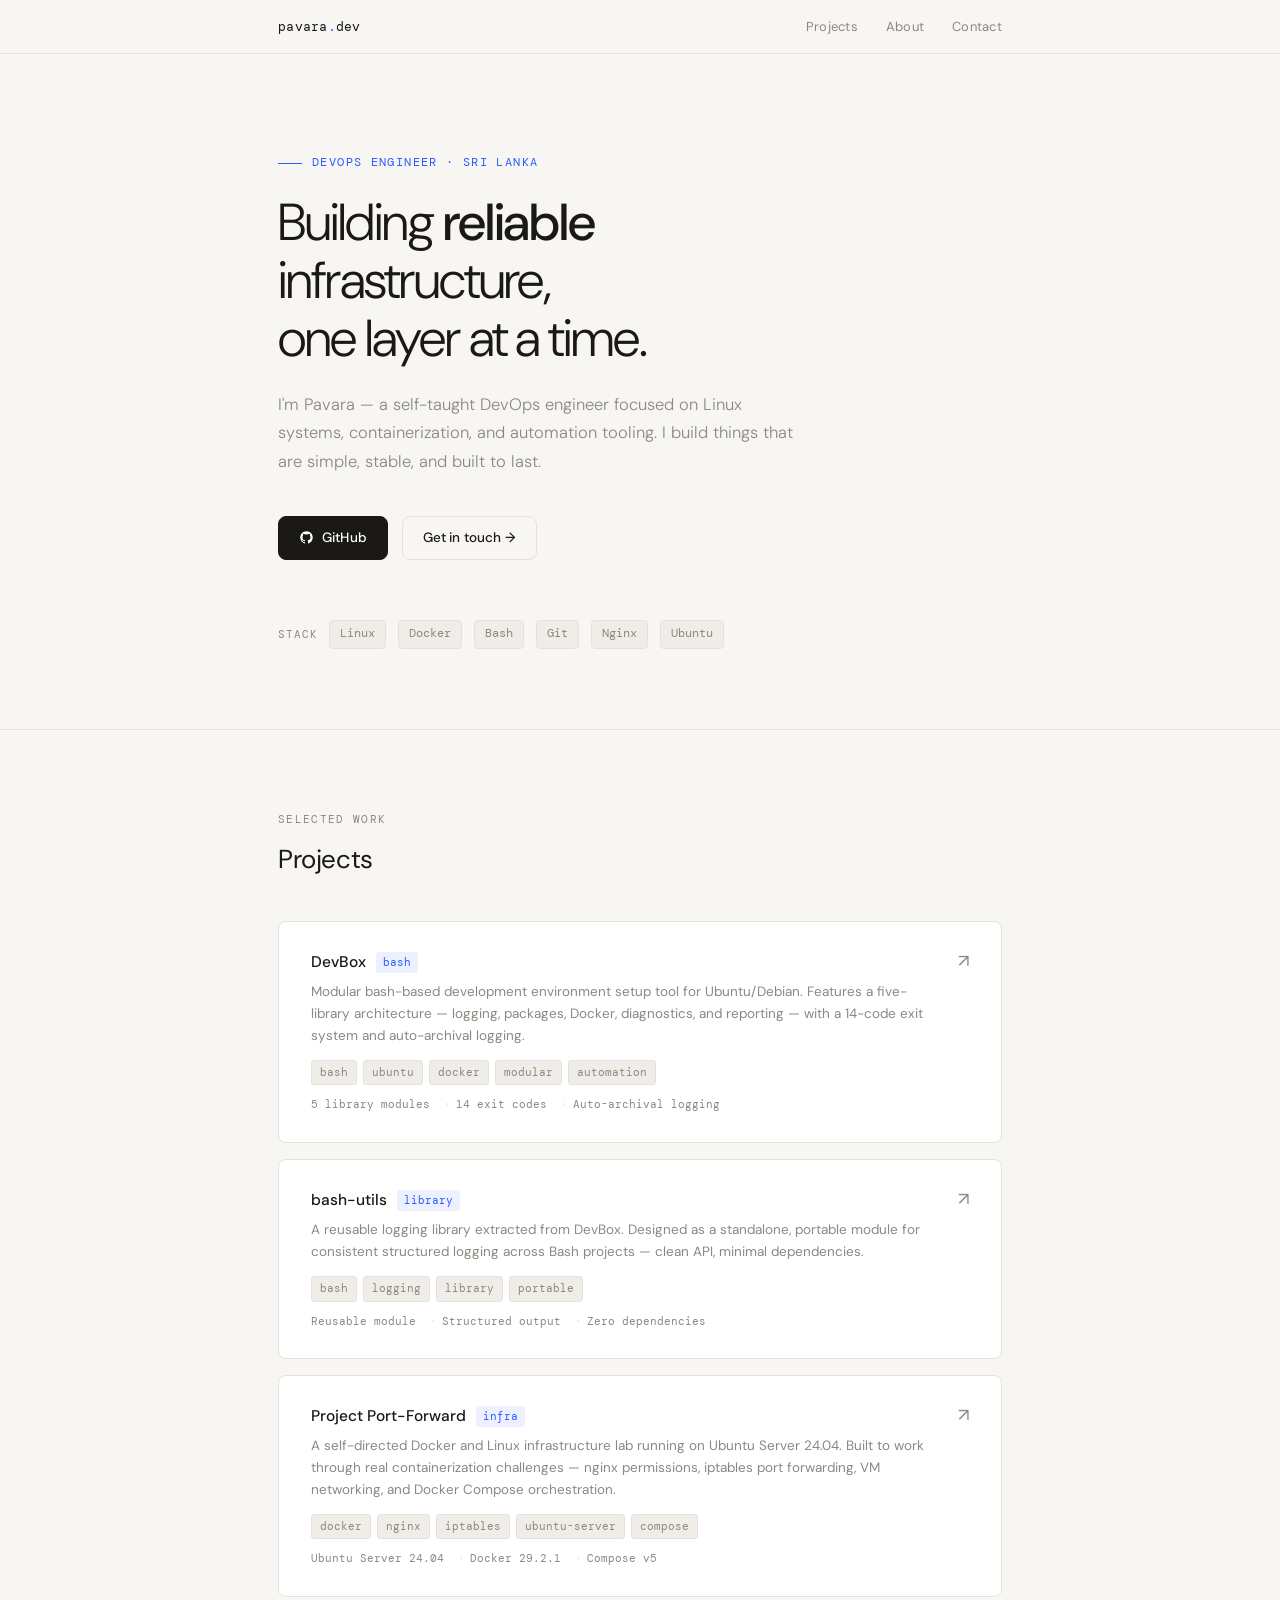
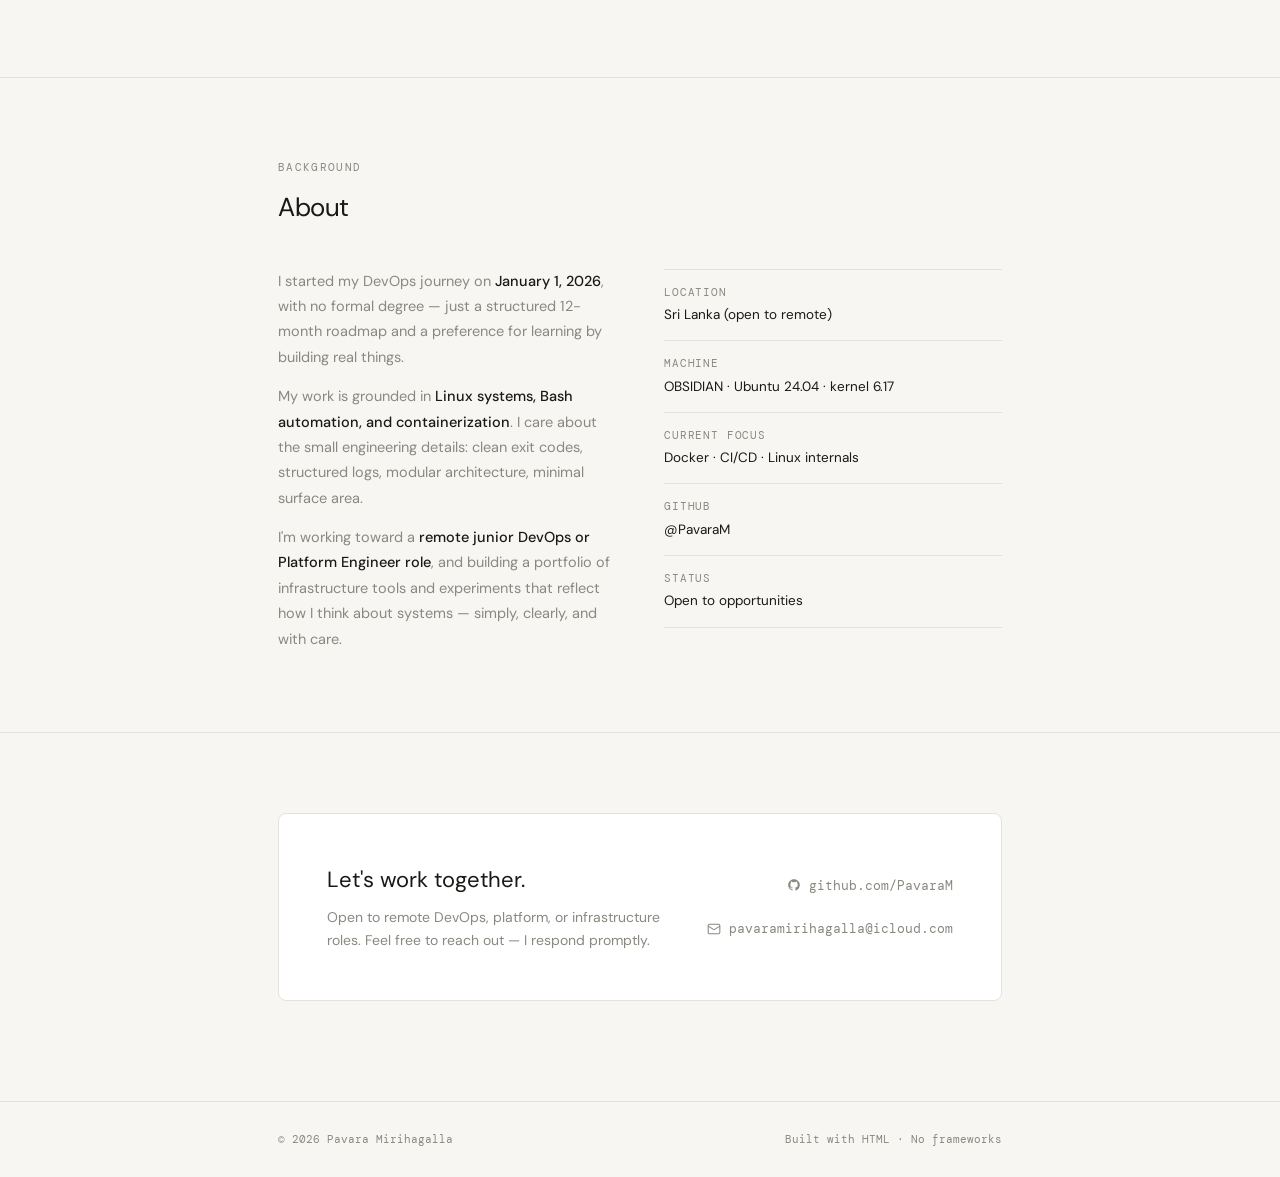
==== src/index.html @ e9e4a8ee "initial commit" ====
<!DOCTYPE html>
<html lang="en">
<head>
  <meta charset="UTF-8" />
  <meta name="viewport" content="width=device-width, initial-scale=1.0" />
  <title>Pavara Mirihagalla — DevOps Engineer</title>
  <link rel="preconnect" href="https://fonts.googleapis.com">
  <link href="https://fonts.googleapis.com/css2?family=DM+Mono:ital,wght@0,300;0,400;0,500;1,300&family=DM+Sans:ital,opsz,wght@0,9..40,300;0,9..40,400;0,9..40,500;1,9..40,300&display=swap" rel="stylesheet">
  <style>
    *, *::before, *::after { box-sizing: border-box; margin: 0; padding: 0; }

    :root {
      --bg: #f7f6f3;
      --surface: #ffffff;
      --border: #e4e2dc;
      --text: #1a1916;
      --muted: #8a8880;
      --accent: #2a5cff;
      --accent-soft: #edf0ff;
      --tag-bg: #f0ede8;
      --mono: 'DM Mono', monospace;
      --sans: 'DM Sans', sans-serif;
      --radius: 8px;
      --max: 780px;
    }

    html { scroll-behavior: smooth; }

    body {
      font-family: var(--sans);
      background: var(--bg);
      color: var(--text);
      font-size: 15px;
      line-height: 1.65;
      -webkit-font-smoothing: antialiased;
    }

    /* ── Layout ── */
    .container {
      max-width: var(--max);
      margin: 0 auto;
      padding: 0 28px;
    }

    section {
      padding: 80px 0;
      border-bottom: 1px solid var(--border);
    }
    section:last-of-type { border-bottom: none; }

    /* ── Nav ── */
    nav {
      position: sticky;
      top: 0;
      z-index: 100;
      background: rgba(247, 246, 243, 0.88);
      backdrop-filter: blur(12px);
      border-bottom: 1px solid var(--border);
      padding: 14px 0;
    }
    nav .container {
      display: flex;
      align-items: center;
      justify-content: space-between;
    }
    .nav-logo {
      font-family: var(--mono);
      font-size: 13px;
      font-weight: 400;
      color: var(--text);
      letter-spacing: 0.02em;
      text-decoration: none;
    }
    .nav-logo span { color: var(--accent); }
    .nav-links {
      display: flex;
      gap: 28px;
      list-style: none;
    }
    .nav-links a {
      font-size: 13px;
      font-weight: 400;
      color: var(--muted);
      text-decoration: none;
      letter-spacing: 0.02em;
      transition: color 0.15s;
    }
    .nav-links a:hover { color: var(--text); }

    /* ── Hero ── */
    #hero {
      padding: 100px 0 80px;
      border-bottom: 1px solid var(--border);
    }
    .hero-eyebrow {
      font-family: var(--mono);
      font-size: 11.5px;
      font-weight: 400;
      color: var(--accent);
      letter-spacing: 0.12em;
      text-transform: uppercase;
      margin-bottom: 20px;
      display: flex;
      align-items: center;
      gap: 10px;
    }
    .hero-eyebrow::before {
      content: '';
      display: inline-block;
      width: 24px;
      height: 1px;
      background: var(--accent);
    }
    h1 {
      font-size: clamp(36px, 6vw, 52px);
      font-weight: 300;
      line-height: 1.12;
      letter-spacing: -0.02em;
      color: var(--text);
      margin-bottom: 24px;
    }
    h1 em {
      font-style: normal;
      font-weight: 500;
    }
    .hero-desc {
      font-size: 16.5px;
      color: var(--muted);
      font-weight: 300;
      max-width: 520px;
      line-height: 1.7;
      margin-bottom: 40px;
    }
    .hero-actions {
      display: flex;
      gap: 14px;
      flex-wrap: wrap;
      align-items: center;
    }
    .btn {
      display: inline-flex;
      align-items: center;
      gap: 8px;
      padding: 10px 20px;
      border-radius: var(--radius);
      font-size: 13.5px;
      font-weight: 500;
      font-family: var(--sans);
      text-decoration: none;
      cursor: pointer;
      border: 1.5px solid transparent;
      transition: all 0.15s ease;
      letter-spacing: 0.01em;
    }
    .btn-primary {
      background: var(--text);
      color: #fff;
      border-color: var(--text);
    }
    .btn-primary:hover {
      background: #2d2b27;
      border-color: #2d2b27;
    }
    .btn-ghost {
      background: transparent;
      color: var(--text);
      border-color: var(--border);
    }
    .btn-ghost:hover {
      border-color: #c0bdb5;
      background: var(--surface);
    }
    .hero-stack {
      margin-top: 60px;
      display: flex;
      align-items: center;
      gap: 12px;
      flex-wrap: wrap;
    }
    .stack-label {
      font-family: var(--mono);
      font-size: 11px;
      color: var(--muted);
      letter-spacing: 0.08em;
      text-transform: uppercase;
    }
    .stack-pill {
      font-family: var(--mono);
      font-size: 11.5px;
      background: var(--tag-bg);
      color: var(--muted);
      padding: 4px 10px;
      border-radius: 4px;
      border: 1px solid var(--border);
    }

    /* ── Section headings ── */
    .section-label {
      font-family: var(--mono);
      font-size: 11px;
      color: var(--muted);
      letter-spacing: 0.12em;
      text-transform: uppercase;
      margin-bottom: 10px;
    }
    h2 {
      font-size: 26px;
      font-weight: 400;
      letter-spacing: -0.015em;
      margin-bottom: 40px;
      color: var(--text);
    }

    /* ── Projects ── */
    .projects-grid {
      display: grid;
      gap: 16px;
    }
    .project-card {
      background: var(--surface);
      border: 1px solid var(--border);
      border-radius: var(--radius);
      padding: 28px 32px;
      display: grid;
      grid-template-columns: 1fr auto;
      gap: 16px;
      align-items: start;
      transition: border-color 0.15s, box-shadow 0.15s;
      text-decoration: none;
      color: inherit;
    }
    .project-card:hover {
      border-color: #c8c5be;
      box-shadow: 0 4px 20px rgba(0,0,0,0.06);
    }
    .project-name {
      font-size: 15.5px;
      font-weight: 500;
      margin-bottom: 6px;
      display: flex;
      align-items: center;
      gap: 10px;
    }
    .project-name .mono-tag {
      font-family: var(--mono);
      font-size: 10.5px;
      font-weight: 400;
      color: var(--accent);
      background: var(--accent-soft);
      padding: 2px 7px;
      border-radius: 3px;
    }
    .project-desc {
      font-size: 13.5px;
      color: var(--muted);
      line-height: 1.6;
      margin-bottom: 14px;
    }
    .project-tags {
      display: flex;
      flex-wrap: wrap;
      gap: 6px;
    }
    .tag {
      font-family: var(--mono);
      font-size: 10.5px;
      color: var(--muted);
      background: var(--tag-bg);
      border: 1px solid var(--border);
      padding: 3px 8px;
      border-radius: 3px;
    }
    .project-arrow {
      color: var(--muted);
      font-size: 18px;
      line-height: 1;
      padding-top: 2px;
      transition: transform 0.15s, color 0.15s;
    }
    .project-card:hover .project-arrow {
      transform: translate(3px, -3px);
      color: var(--text);
    }
    .project-stat {
      font-family: var(--mono);
      font-size: 11px;
      color: var(--muted);
      margin-top: 10px;
      display: flex;
      gap: 14px;
    }
    .project-stat span::before {
      content: '·';
      margin-right: 5px;
      color: var(--border);
    }
    .project-stat span:first-child::before { content: none; }

    /* ── About ── */
    .about-grid {
      display: grid;
      grid-template-columns: 1fr 1fr;
      gap: 48px;
      align-items: start;
    }
    @media (max-width: 600px) {
      .about-grid { grid-template-columns: 1fr; gap: 32px; }
    }
    .about-text p {
      font-size: 14.5px;
      color: var(--muted);
      line-height: 1.75;
      margin-bottom: 14px;
    }
    .about-text p:last-child { margin-bottom: 0; }
    .about-text strong { color: var(--text); font-weight: 500; }
    .fact-list {
      list-style: none;
      display: flex;
      flex-direction: column;
      gap: 0;
    }
    .fact-item {
      display: flex;
      flex-direction: column;
      padding: 14px 0;
      border-bottom: 1px solid var(--border);
    }
    .fact-item:first-child { border-top: 1px solid var(--border); }
    .fact-key {
      font-family: var(--mono);
      font-size: 10.5px;
      color: var(--muted);
      letter-spacing: 0.08em;
      text-transform: uppercase;
      margin-bottom: 3px;
    }
    .fact-val {
      font-size: 13.5px;
      color: var(--text);
      font-weight: 400;
    }

    /* ── Contact ── */
    #contact { padding: 80px 0 100px; }
    .contact-inner {
      background: var(--surface);
      border: 1px solid var(--border);
      border-radius: var(--radius);
      padding: 48px;
      display: grid;
      grid-template-columns: 1fr auto;
      gap: 32px;
      align-items: center;
    }
    @media (max-width: 600px) {
      .contact-inner { grid-template-columns: 1fr; padding: 32px 24px; }
    }
    .contact-title {
      font-size: 22px;
      font-weight: 400;
      letter-spacing: -0.01em;
      margin-bottom: 8px;
    }
    .contact-sub {
      font-size: 14px;
      color: var(--muted);
      max-width: 360px;
    }
    .contact-links {
      display: flex;
      flex-direction: column;
      gap: 10px;
      align-items: flex-end;
    }
    @media (max-width: 600px) {
      .contact-links { align-items: flex-start; flex-direction: row; flex-wrap: wrap; }
    }
    .contact-link {
      display: inline-flex;
      align-items: center;
      gap: 8px;
      font-size: 13px;
      color: var(--muted);
      text-decoration: none;
      font-family: var(--mono);
      transition: color 0.15s;
      padding: 6px 0;
    }
    .contact-link:hover { color: var(--text); }
    .contact-link svg { flex-shrink: 0; }

    /* ── Footer ── */
    footer {
      padding: 28px 0;
      border-top: 1px solid var(--border);
    }
    footer .container {
      display: flex;
      justify-content: space-between;
      align-items: center;
    }
    .footer-text {
      font-family: var(--mono);
      font-size: 11px;
      color: var(--muted);
    }
    .footer-right {
      font-family: var(--mono);
      font-size: 11px;
      color: var(--muted);
    }

    /* ── Animations ── */
    .fade-in {
      opacity: 0;
      transform: translateY(16px);
      animation: fadeUp 0.55s ease forwards;
    }
    @keyframes fadeUp {
      to { opacity: 1; transform: translateY(0); }
    }
    .fade-in:nth-child(1) { animation-delay: 0.05s; }
    .fade-in:nth-child(2) { animation-delay: 0.15s; }
    .fade-in:nth-child(3) { animation-delay: 0.25s; }
    .fade-in:nth-child(4) { animation-delay: 0.35s; }
    .fade-in:nth-child(5) { animation-delay: 0.42s; }

    .reveal {
      opacity: 0;
      transform: translateY(12px);
      transition: opacity 0.5s ease, transform 0.5s ease;
    }
    .reveal.visible {
      opacity: 1;
      transform: translateY(0);
    }
  </style>
</head>
<body>

<!-- Nav -->
<nav>
  <div class="container">
    <a class="nav-logo" href="#">pavara<span>.</span>dev</a>
    <ul class="nav-links">
      <li><a href="#projects">Projects</a></li>
      <li><a href="#about">About</a></li>
      <li><a href="#contact">Contact</a></li>
    </ul>
  </div>
</nav>

<!-- Hero -->
<section id="hero">
  <div class="container">
    <p class="hero-eyebrow fade-in">DevOps Engineer · Sri Lanka</p>
    <h1 class="fade-in">
      Building <em>reliable</em><br>infrastructure,<br>one layer at a time.
    </h1>
    <p class="hero-desc fade-in">
      I'm Pavara — a self-taught DevOps engineer focused on Linux systems, containerization, and automation tooling. I build things that are simple, stable, and built to last.
    </p>
    <div class="hero-actions fade-in">
      <a href="https://github.com/PavaraM" target="_blank" rel="noopener" class="btn btn-primary">
        <svg width="15" height="15" viewBox="0 0 24 24" fill="currentColor"><path d="M12 2C6.477 2 2 6.477 2 12c0 4.418 2.865 8.167 6.839 9.49.5.09.682-.218.682-.484 0-.236-.009-.866-.013-1.7-2.782.603-3.369-1.342-3.369-1.342-.454-1.155-1.11-1.463-1.11-1.463-.908-.62.069-.608.069-.608 1.003.07 1.532 1.03 1.532 1.03.891 1.529 2.341 1.088 2.91.832.091-.646.349-1.086.635-1.337-2.22-.253-4.555-1.11-4.555-4.943 0-1.091.39-1.984 1.03-2.682-.103-.254-.447-1.27.098-2.646 0 0 .84-.269 2.75 1.026A9.578 9.578 0 0 1 12 6.836a9.59 9.59 0 0 1 2.504.337c1.909-1.295 2.748-1.026 2.748-1.026.546 1.376.202 2.392.1 2.646.641.698 1.028 1.59 1.028 2.682 0 3.841-2.337 4.687-4.565 4.935.359.309.678.919.678 1.852 0 1.337-.012 2.415-.012 2.743 0 .269.18.579.688.481C19.138 20.163 22 16.418 22 12c0-5.523-4.477-10-10-10z"/></svg>
        GitHub
      </a>
      <a href="#contact" class="btn btn-ghost">Get in touch →</a>
    </div>
    <div class="hero-stack fade-in">
      <span class="stack-label">Stack</span>
      <span class="stack-pill">Linux</span>
      <span class="stack-pill">Docker</span>
      <span class="stack-pill">Bash</span>
      <span class="stack-pill">Git</span>
      <span class="stack-pill">Nginx</span>
      <span class="stack-pill">Ubuntu</span>
    </div>
  </div>
</section>

<!-- Projects -->
<section id="projects">
  <div class="container">
    <p class="section-label reveal">Selected Work</p>
    <h2 class="reveal">Projects</h2>
    <div class="projects-grid">

      <a href="https://github.com/PavaraM" target="_blank" rel="noopener" class="project-card reveal">
        <div>
          <div class="project-name">
            DevBox
            <span class="mono-tag">bash</span>
          </div>
          <p class="project-desc">
            Modular bash-based development environment setup tool for Ubuntu/Debian. Features a five-library architecture — logging, packages, Docker, diagnostics, and reporting — with a 14-code exit system and auto-archival logging.
          </p>
          <div class="project-tags">
            <span class="tag">bash</span>
            <span class="tag">ubuntu</span>
            <span class="tag">docker</span>
            <span class="tag">modular</span>
            <span class="tag">automation</span>
          </div>
          <div class="project-stat">
            <span>5 library modules</span>
            <span>14 exit codes</span>
            <span>Auto-archival logging</span>
          </div>
        </div>
        <div class="project-arrow">↗</div>
      </a>

      <a href="https://github.com/PavaraM" target="_blank" rel="noopener" class="project-card reveal">
        <div>
          <div class="project-name">
            bash-utils
            <span class="mono-tag">library</span>
          </div>
          <p class="project-desc">
            A reusable logging library extracted from DevBox. Designed as a standalone, portable module for consistent structured logging across Bash projects — clean API, minimal dependencies.
          </p>
          <div class="project-tags">
            <span class="tag">bash</span>
            <span class="tag">logging</span>
            <span class="tag">library</span>
            <span class="tag">portable</span>
          </div>
          <div class="project-stat">
            <span>Reusable module</span>
            <span>Structured output</span>
            <span>Zero dependencies</span>
          </div>
        </div>
        <div class="project-arrow">↗</div>
      </a>

      <a href="https://github.com/PavaraM" target="_blank" rel="noopener" class="project-card reveal">
        <div>
          <div class="project-name">
            Project Port-Forward
            <span class="mono-tag">infra</span>
          </div>
          <p class="project-desc">
            A self-directed Docker and Linux infrastructure lab running on Ubuntu Server 24.04. Built to work through real containerization challenges — nginx permissions, iptables port forwarding, VM networking, and Docker Compose orchestration.
          </p>
          <div class="project-tags">
            <span class="tag">docker</span>
            <span class="tag">nginx</span>
            <span class="tag">iptables</span>
            <span class="tag">ubuntu-server</span>
            <span class="tag">compose</span>
          </div>
          <div class="project-stat">
            <span>Ubuntu Server 24.04</span>
            <span>Docker 29.2.1</span>
            <span>Compose v5</span>
          </div>
        </div>
        <div class="project-arrow">↗</div>
      </a>

    </div>
  </div>
</section>

<!-- About -->
<section id="about">
  <div class="container">
    <p class="section-label reveal">Background</p>
    <h2 class="reveal">About</h2>
    <div class="about-grid">
      <div class="about-text reveal">
        <p>
          I started my DevOps journey on <strong>January 1, 2026</strong>, with no formal degree — just a structured 12-month roadmap and a preference for learning by building real things.
        </p>
        <p>
          My work is grounded in <strong>Linux systems, Bash automation, and containerization</strong>. I care about the small engineering details: clean exit codes, structured logs, modular architecture, minimal surface area.
        </p>
        <p>
          I'm working toward a <strong>remote junior DevOps or Platform Engineer role</strong>, and building a portfolio of infrastructure tools and experiments that reflect how I think about systems — simply, clearly, and with care.
        </p>
      </div>
      <ul class="fact-list reveal">
        <li class="fact-item">
          <span class="fact-key">Location</span>
          <span class="fact-val">Sri Lanka (open to remote)</span>
        </li>
        <li class="fact-item">
          <span class="fact-key">Machine</span>
          <span class="fact-val">OBSIDIAN · Ubuntu 24.04 · kernel 6.17</span>
        </li>
        <li class="fact-item">
          <span class="fact-key">Current focus</span>
          <span class="fact-val">Docker · CI/CD · Linux internals</span>
        </li>
        <li class="fact-item">
          <span class="fact-key">GitHub</span>
          <span class="fact-val">@PavaraM</span>
        </li>
        <li class="fact-item">
          <span class="fact-key">Status</span>
          <span class="fact-val">Open to opportunities</span>
        </li>
      </ul>
    </div>
  </div>
</section>

<!-- Contact -->
<section id="contact">
  <div class="container">
    <div class="contact-inner reveal">
      <div>
        <p class="contact-title">Let's work together.</p>
        <p class="contact-sub">Open to remote DevOps, platform, or infrastructure roles. Feel free to reach out — I respond promptly.</p>
      </div>
      <div class="contact-links">
        <a href="https://github.com/PavaraM" target="_blank" rel="noopener" class="contact-link">
          <svg width="14" height="14" viewBox="0 0 24 24" fill="currentColor"><path d="M12 2C6.477 2 2 6.477 2 12c0 4.418 2.865 8.167 6.839 9.49.5.09.682-.218.682-.484 0-.236-.009-.866-.013-1.7-2.782.603-3.369-1.342-3.369-1.342-.454-1.155-1.11-1.463-1.11-1.463-.908-.62.069-.608.069-.608 1.003.07 1.532 1.03 1.532 1.03.891 1.529 2.341 1.088 2.91.832.091-.646.349-1.086.635-1.337-2.22-.253-4.555-1.11-4.555-4.943 0-1.091.39-1.984 1.03-2.682-.103-.254-.447-1.27.098-2.646 0 0 .84-.269 2.75 1.026A9.578 9.578 0 0 1 12 6.836a9.59 9.59 0 0 1 2.504.337c1.909-1.295 2.748-1.026 2.748-1.026.546 1.376.202 2.392.1 2.646.641.698 1.028 1.59 1.028 2.682 0 3.841-2.337 4.687-4.565 4.935.359.309.678.919.678 1.852 0 1.337-.012 2.415-.012 2.743 0 .269.18.579.688.481C19.138 20.163 22 16.418 22 12c0-5.523-4.477-10-10-10z"/></svg>
          github.com/PavaraM
        </a>
        <a href="mailto:pavarairihagalla@icloud.com" class="contact-link">
          <svg width="14" height="14" viewBox="0 0 24 24" fill="none" stroke="currentColor" stroke-width="1.8"><rect x="2" y="4" width="20" height="16" rx="2"/><path d="m22 7-8.97 5.7a1.94 1.94 0 0 1-2.06 0L2 7"/></svg>
          pavaramirihagalla@icloud.com
        </a>
      </div>
    </div>
  </div>
</section>

<!-- Footer -->
<footer>
  <div class="container">
    <span class="footer-text">© 2026 Pavara Mirihagalla</span>
    <span class="footer-right">Built with HTML · No frameworks</span>
  </div>
</footer>

<script>
  // Scroll reveal
  const reveals = document.querySelectorAll('.reveal');
  const observer = new IntersectionObserver((entries) => {
    entries.forEach((entry, i) => {
      if (entry.isIntersecting) {
        setTimeout(() => entry.target.classList.add('visible'), i * 60);
        observer.unobserve(entry.target);
      }
    });
  }, { threshold: 0.12 });
  reveals.forEach(el => observer.observe(el));
</script>

</body>
</html>
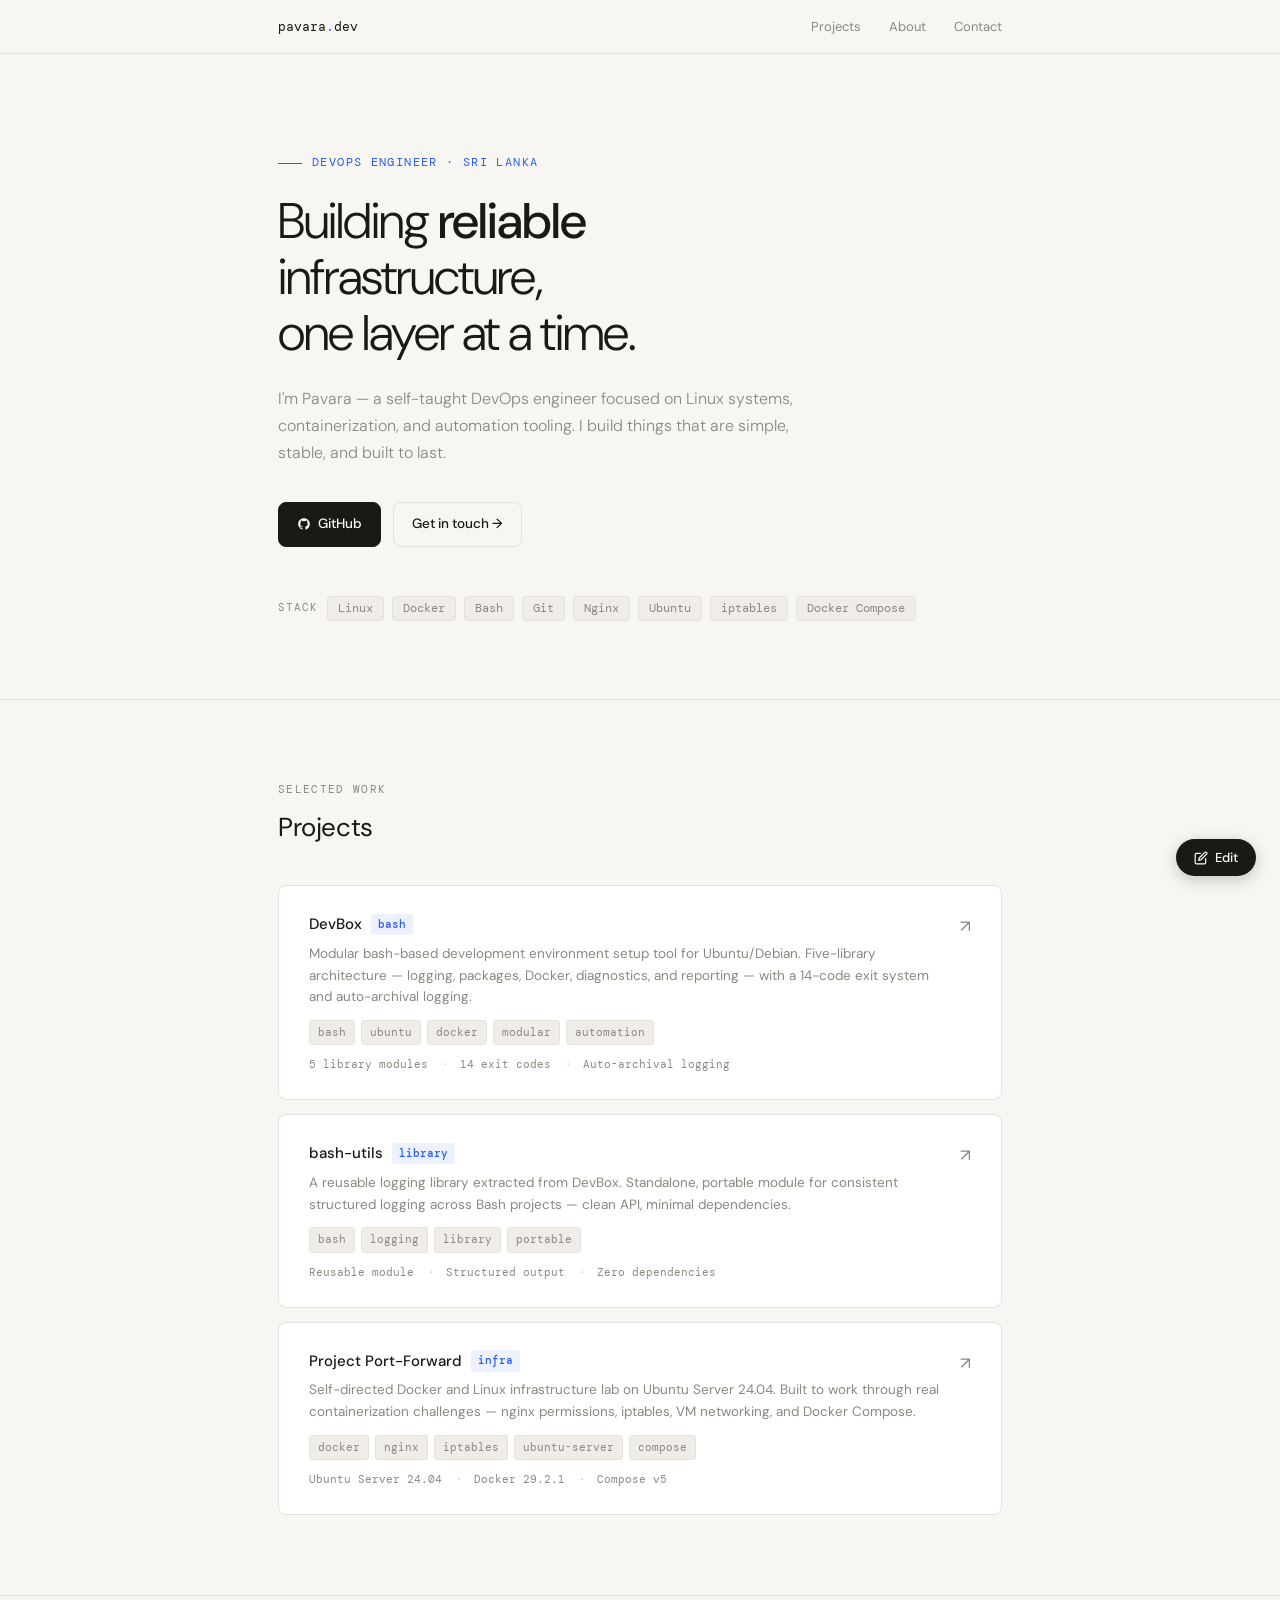
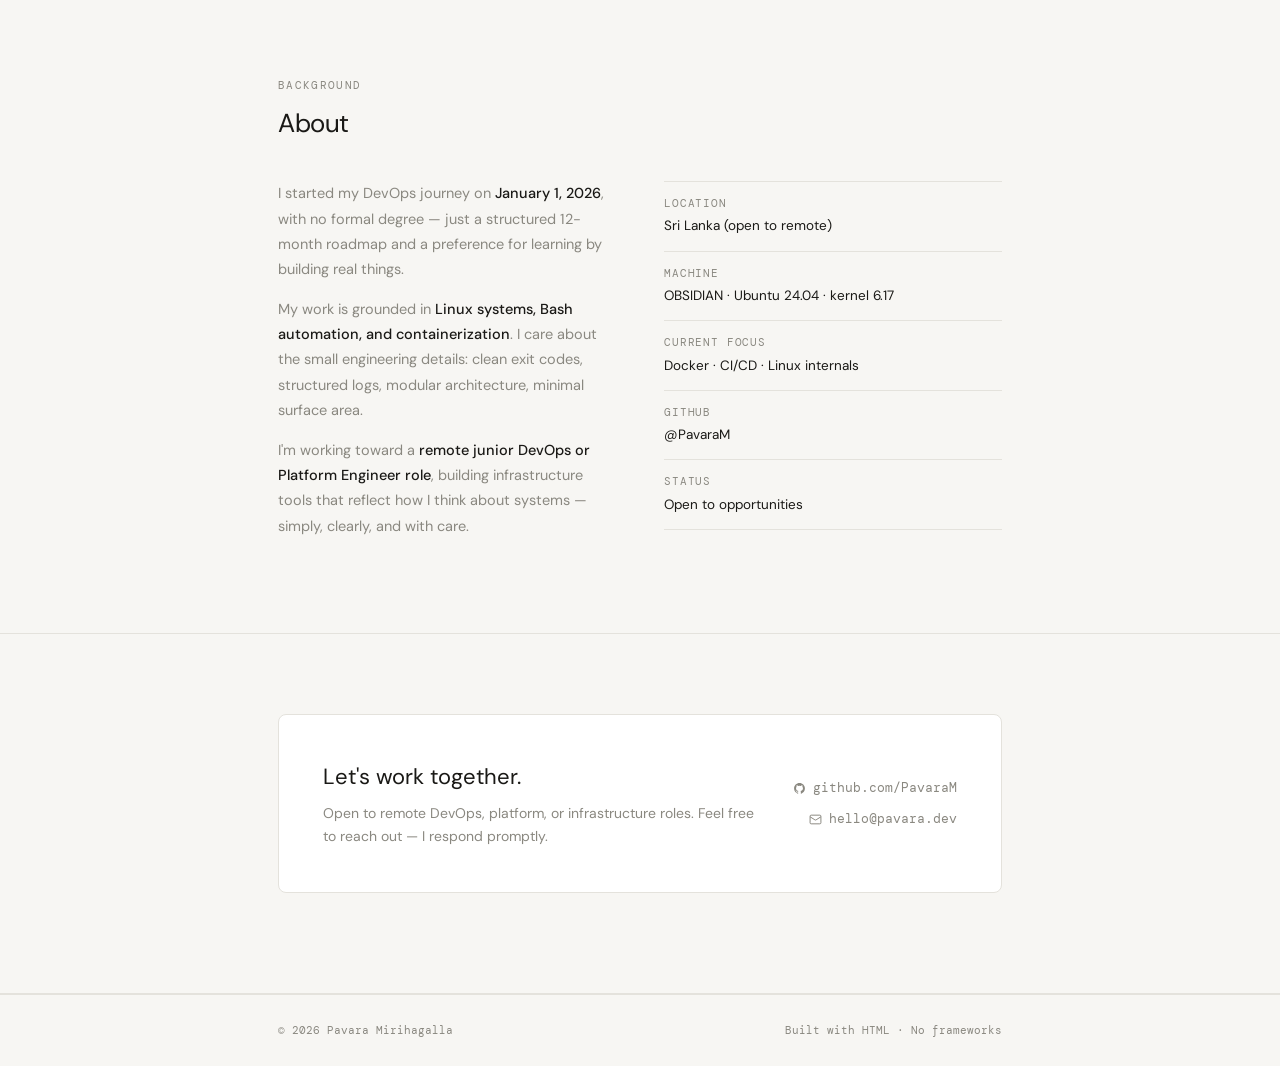
==== commit 5719eebc: "update" ====
--- a/src/index.html
+++ b/src/index.html
@@ -5,443 +5,184 @@
   <meta name="viewport" content="width=device-width, initial-scale=1.0" />
   <title>Pavara Mirihagalla — DevOps Engineer</title>
   <link rel="preconnect" href="https://fonts.googleapis.com">
-  <link href="https://fonts.googleapis.com/css2?family=DM+Mono:ital,wght@0,300;0,400;0,500;1,300&family=DM+Sans:ital,opsz,wght@0,9..40,300;0,9..40,400;0,9..40,500;1,9..40,300&display=swap" rel="stylesheet">
+  <link href="https://fonts.googleapis.com/css2?family=DM+Mono:wght@300;400;500&family=DM+Sans:opsz,wght@9..40,300;9..40,400;9..40,500&display=swap" rel="stylesheet">
   <style>
     *, *::before, *::after { box-sizing: border-box; margin: 0; padding: 0; }
-
     :root {
-      --bg: #f7f6f3;
-      --surface: #ffffff;
-      --border: #e4e2dc;
-      --text: #1a1916;
-      --muted: #8a8880;
-      --accent: #2a5cff;
-      --accent-soft: #edf0ff;
-      --tag-bg: #f0ede8;
-      --mono: 'DM Mono', monospace;
-      --sans: 'DM Sans', sans-serif;
-      --radius: 8px;
-      --max: 780px;
+      --bg: #f7f6f3; --surface: #fff; --border: #e4e2dc;
+      --text: #1a1916; --muted: #8a8880; --accent: #2a5cff;
+      --accent-soft: #edf0ff; --tag-bg: #f0ede8;
+      --mono: 'DM Mono', monospace; --sans: 'DM Sans', sans-serif;
+      --r: 8px; --max: 780px;
     }
-
     html { scroll-behavior: smooth; }
-
-    body {
-      font-family: var(--sans);
-      background: var(--bg);
-      color: var(--text);
-      font-size: 15px;
-      line-height: 1.65;
-      -webkit-font-smoothing: antialiased;
+    body { font-family: var(--sans); background: var(--bg); color: var(--text); font-size: 15px; line-height: 1.65; -webkit-font-smoothing: antialiased; }
+    .container { max-width: var(--max); margin: 0 auto; padding: 0 28px; }
+
+    /* NAV */
+    nav { position: sticky; top: 0; z-index: 100; background: rgba(247,246,243,0.92); backdrop-filter: blur(12px); border-bottom: 1px solid var(--border); padding: 14px 0; }
+    .nav-inner { display: flex; align-items: center; justify-content: space-between; }
+    .nav-logo { font-family: var(--mono); font-size: 13px; color: var(--text); text-decoration: none; }
+    .nav-logo span { color: var(--accent); }
+    .nav-links { display: flex; gap: 28px; list-style: none; }
+    .nav-links a { font-size: 13px; color: var(--muted); text-decoration: none; transition: color .15s; }
+    .nav-links a:hover { color: var(--text); }
+
+    /* HERO */
+    #hero { padding: 100px 0 80px; border-bottom: 1px solid var(--border); }
+    .eyebrow { font-family: var(--mono); font-size: 11.5px; color: var(--accent); letter-spacing: .12em; text-transform: uppercase; margin-bottom: 20px; display: flex; align-items: center; gap: 10px; }
+    .eyebrow::before { content: ''; display: inline-block; width: 24px; height: 1px; background: var(--accent); }
+    h1 { font-size: clamp(34px, 5.5vw, 50px); font-weight: 300; line-height: 1.12; letter-spacing: -.02em; margin-bottom: 24px; }
+    h1 em { font-style: normal; font-weight: 500; }
+    .hero-desc { font-size: 16px; color: var(--muted); font-weight: 300; max-width: 520px; line-height: 1.7; margin-bottom: 36px; }
+    .hero-actions { display: flex; gap: 12px; flex-wrap: wrap; margin-bottom: 48px; }
+    .btn { display: inline-flex; align-items: center; gap: 7px; padding: 10px 18px; border-radius: var(--r); font-size: 13.5px; font-weight: 500; font-family: var(--sans); text-decoration: none; border: 1.5px solid transparent; transition: all .15s; cursor: pointer; }
+    .btn-primary { background: var(--text); color: #fff; border-color: var(--text); }
+    .btn-primary:hover { background: #2d2b27; }
+    .btn-ghost { background: transparent; color: var(--text); border-color: var(--border); }
+    .btn-ghost:hover { border-color: #c0bdb5; background: var(--surface); }
+    .stack-row { display: flex; align-items: center; gap: 10px; flex-wrap: wrap; }
+    .stack-label { font-family: var(--mono); font-size: 11px; color: var(--muted); letter-spacing: .08em; text-transform: uppercase; }
+    .stack-pill { font-family: var(--mono); font-size: 11.5px; background: var(--tag-bg); color: var(--muted); padding: 4px 10px; border-radius: 4px; border: 1px solid var(--border); }
+
+    /* SECTIONS */
+    .section { padding: 80px 0; border-bottom: 1px solid var(--border); }
+    .section-last { padding: 80px 0 100px; }
+    .section-label { font-family: var(--mono); font-size: 11px; color: var(--muted); letter-spacing: .12em; text-transform: uppercase; margin-bottom: 8px; }
+    h2 { font-size: 26px; font-weight: 400; letter-spacing: -.015em; margin-bottom: 36px; }
+
+    /* PROJECTS */
+    .projects-grid { display: grid; gap: 14px; }
+    .project-card { background: var(--surface); border: 1px solid var(--border); border-radius: var(--r); padding: 26px 30px; display: grid; grid-template-columns: 1fr auto; gap: 14px; align-items: start; text-decoration: none; color: inherit; transition: border-color .15s, box-shadow .15s; }
+    .project-card:hover { border-color: #c8c5be; box-shadow: 0 4px 20px rgba(0,0,0,.06); }
+    .project-name { font-size: 15px; font-weight: 500; margin-bottom: 6px; display: flex; align-items: center; gap: 9px; }
+    .mono-tag { font-family: var(--mono); font-size: 10.5px; color: var(--accent); background: var(--accent-soft); padding: 2px 7px; border-radius: 3px; }
+    .project-desc { font-size: 13.5px; color: var(--muted); line-height: 1.6; margin-bottom: 12px; }
+    .project-tags { display: flex; flex-wrap: wrap; gap: 6px; margin-bottom: 10px; }
+    .tag { font-family: var(--mono); font-size: 10.5px; color: var(--muted); background: var(--tag-bg); border: 1px solid var(--border); padding: 3px 8px; border-radius: 3px; }
+    .project-stats { font-family: var(--mono); font-size: 11px; color: var(--muted); display: flex; gap: 0; flex-wrap: wrap; }
+    .project-stats span { margin-right: 14px; }
+    .project-stats span::before { content: '· '; color: #ccc; margin-right: 4px; }
+    .project-stats span:first-child::before { content: none; }
+    .card-arrow { color: var(--muted); font-size: 17px; transition: transform .15s, color .15s; }
+    .project-card:hover .card-arrow { transform: translate(3px,-3px); color: var(--text); }
+
+    /* ABOUT */
+    .about-grid { display: grid; grid-template-columns: 1fr 1fr; gap: 48px; align-items: start; }
+    @media (max-width: 600px) { .about-grid { grid-template-columns: 1fr; } }
+    .about-text p { font-size: 14.5px; color: var(--muted); line-height: 1.75; margin-bottom: 14px; }
+    .about-text strong { color: var(--text); font-weight: 500; }
+    .fact-list { list-style: none; }
+    .fact-item { display: flex; flex-direction: column; padding: 13px 0; border-bottom: 1px solid var(--border); }
+    .fact-item:first-child { border-top: 1px solid var(--border); }
+    .fact-key { font-family: var(--mono); font-size: 10.5px; color: var(--muted); letter-spacing: .08em; text-transform: uppercase; margin-bottom: 3px; }
+    .fact-val { font-size: 13.5px; color: var(--text); }
+
+    /* CONTACT */
+    .contact-box { background: var(--surface); border: 1px solid var(--border); border-radius: var(--r); padding: 44px; display: grid; grid-template-columns: 1fr auto; gap: 32px; align-items: center; }
+    @media (max-width: 600px) { .contact-box { grid-template-columns: 1fr; padding: 28px 22px; } }
+    .contact-title { font-size: 22px; font-weight: 400; letter-spacing: -.01em; margin-bottom: 7px; }
+    .contact-sub { font-size: 14px; color: var(--muted); }
+    .contact-links { display: flex; flex-direction: column; gap: 10px; align-items: flex-end; }
+    @media (max-width: 600px) { .contact-links { align-items: flex-start; } }
+    .contact-link { display: inline-flex; align-items: center; gap: 7px; font-size: 12.5px; color: var(--muted); text-decoration: none; font-family: var(--mono); transition: color .15s; }
+    .contact-link:hover { color: var(--text); }
+
+    /* FOOTER */
+    footer { padding: 26px 0; border-top: 1px solid var(--border); }
+    .footer-inner { display: flex; justify-content: space-between; font-family: var(--mono); font-size: 11px; color: var(--muted); }
+
+    /* EDIT FAB */
+    #edit-fab { position: fixed; bottom: 24px; right: 24px; z-index: 400; display: flex; align-items: center; gap: 7px; background: var(--text); color: #fff; border: none; border-radius: 100px; padding: 10px 18px; font-family: var(--sans); font-size: 13px; font-weight: 500; cursor: pointer; box-shadow: 0 4px 16px rgba(0,0,0,.2); transition: background .15s, transform .15s; }
+    #edit-fab:hover { background: #2d2b27; transform: translateY(-1px); }
+
+    /* ADMIN OVERLAY */
+    #admin-overlay { display: none; position: fixed; inset: 0; background: rgba(0,0,0,.35); backdrop-filter: blur(4px); z-index: 500; align-items: flex-end; justify-content: flex-end; padding: 20px; }
+    #admin-overlay.open { display: flex; }
+    #admin-panel { background: var(--surface); border: 1px solid var(--border); border-radius: 12px; width: 460px; max-height: 82vh; display: flex; flex-direction: column; box-shadow: 0 20px 60px rgba(0,0,0,.2); overflow: hidden; }
+    .admin-header { display: flex; justify-content: space-between; align-items: center; padding: 18px 22px; border-bottom: 1px solid var(--border); flex-shrink: 0; }
+    .admin-header-left strong { font-size: 15px; font-weight: 500; display: block; }
+    .admin-header-left span { font-family: var(--mono); font-size: 11px; color: var(--muted); }
+    #admin-close { background: none; border: none; font-size: 16px; color: var(--muted); cursor: pointer; padding: 2px 6px; border-radius: 4px; transition: color .15s; }
+    #admin-close:hover { color: var(--text); }
+    .admin-tabs { display: flex; border-bottom: 1px solid var(--border); padding: 0 22px; flex-shrink: 0; }
+    .admin-tab { background: none; border: none; border-bottom: 2px solid transparent; padding: 10px 0; margin-right: 20px; margin-bottom: -1px; font-family: var(--sans); font-size: 13px; color: var(--muted); cursor: pointer; transition: color .15s, border-color .15s; }
+    .admin-tab.active { color: var(--text); border-bottom-color: var(--text); }
+    .admin-body { padding: 18px 22px; overflow-y: auto; flex: 1; }
+    .tab-pane { display: none; }
+    .tab-pane.active { display: block; }
+
+    /* FORM ELEMENTS */
+    .form-label { font-family: var(--mono); font-size: 10.5px; color: var(--muted); letter-spacing: .07em; text-transform: uppercase; display: block; margin-bottom: 5px; margin-top: 14px; }
+    .form-label:first-child { margin-top: 0; }
+    .form-hint { font-size: 9.5px; text-transform: none; letter-spacing: 0; opacity: .7; }
+    input[type=text], input[type=url], textarea, select {
+      width: 100%; padding: 9px 12px; border: 1px solid var(--border); border-radius: var(--r);
+      font-family: var(--sans); font-size: 13.5px; color: var(--text); background: var(--surface);
+      outline: none; transition: border-color .15s; appearance: none;
     }
-
-    /* ── Layout ── */
-    .container {
-      max-width: var(--max);
-      margin: 0 auto;
-      padding: 0 28px;
-    }
-
-    section {
-      padding: 80px 0;
-      border-bottom: 1px solid var(--border);
-    }
-    section:last-of-type { border-bottom: none; }
-
-    /* ── Nav ── */
-    nav {
-      position: sticky;
-      top: 0;
-      z-index: 100;
-      background: rgba(247, 246, 243, 0.88);
-      backdrop-filter: blur(12px);
-      border-bottom: 1px solid var(--border);
-      padding: 14px 0;
-    }
-    nav .container {
-      display: flex;
-      align-items: center;
-      justify-content: space-between;
-    }
-    .nav-logo {
-      font-family: var(--mono);
-      font-size: 13px;
-      font-weight: 400;
-      color: var(--text);
-      letter-spacing: 0.02em;
-      text-decoration: none;
-    }
-    .nav-logo span { color: var(--accent); }
-    .nav-links {
-      display: flex;
-      gap: 28px;
-      list-style: none;
-    }
-    .nav-links a {
-      font-size: 13px;
-      font-weight: 400;
-      color: var(--muted);
-      text-decoration: none;
-      letter-spacing: 0.02em;
-      transition: color 0.15s;
-    }
-    .nav-links a:hover { color: var(--text); }
-
-    /* ── Hero ── */
-    #hero {
-      padding: 100px 0 80px;
-      border-bottom: 1px solid var(--border);
-    }
-    .hero-eyebrow {
-      font-family: var(--mono);
-      font-size: 11.5px;
-      font-weight: 400;
-      color: var(--accent);
-      letter-spacing: 0.12em;
-      text-transform: uppercase;
-      margin-bottom: 20px;
-      display: flex;
-      align-items: center;
-      gap: 10px;
-    }
-    .hero-eyebrow::before {
-      content: '';
-      display: inline-block;
-      width: 24px;
-      height: 1px;
-      background: var(--accent);
-    }
-    h1 {
-      font-size: clamp(36px, 6vw, 52px);
-      font-weight: 300;
-      line-height: 1.12;
-      letter-spacing: -0.02em;
-      color: var(--text);
-      margin-bottom: 24px;
-    }
-    h1 em {
-      font-style: normal;
-      font-weight: 500;
-    }
-    .hero-desc {
-      font-size: 16.5px;
-      color: var(--muted);
-      font-weight: 300;
-      max-width: 520px;
-      line-height: 1.7;
-      margin-bottom: 40px;
-    }
-    .hero-actions {
-      display: flex;
-      gap: 14px;
-      flex-wrap: wrap;
-      align-items: center;
-    }
-    .btn {
-      display: inline-flex;
-      align-items: center;
-      gap: 8px;
-      padding: 10px 20px;
-      border-radius: var(--radius);
-      font-size: 13.5px;
-      font-weight: 500;
-      font-family: var(--sans);
-      text-decoration: none;
-      cursor: pointer;
-      border: 1.5px solid transparent;
-      transition: all 0.15s ease;
-      letter-spacing: 0.01em;
-    }
-    .btn-primary {
-      background: var(--text);
-      color: #fff;
-      border-color: var(--text);
-    }
-    .btn-primary:hover {
-      background: #2d2b27;
-      border-color: #2d2b27;
-    }
-    .btn-ghost {
-      background: transparent;
-      color: var(--text);
-      border-color: var(--border);
-    }
-    .btn-ghost:hover {
-      border-color: #c0bdb5;
-      background: var(--surface);
-    }
-    .hero-stack {
-      margin-top: 60px;
-      display: flex;
-      align-items: center;
-      gap: 12px;
-      flex-wrap: wrap;
-    }
-    .stack-label {
-      font-family: var(--mono);
-      font-size: 11px;
-      color: var(--muted);
-      letter-spacing: 0.08em;
-      text-transform: uppercase;
-    }
-    .stack-pill {
-      font-family: var(--mono);
-      font-size: 11.5px;
-      background: var(--tag-bg);
-      color: var(--muted);
-      padding: 4px 10px;
-      border-radius: 4px;
-      border: 1px solid var(--border);
-    }
-
-    /* ── Section headings ── */
-    .section-label {
-      font-family: var(--mono);
-      font-size: 11px;
-      color: var(--muted);
-      letter-spacing: 0.12em;
-      text-transform: uppercase;
-      margin-bottom: 10px;
-    }
-    h2 {
-      font-size: 26px;
-      font-weight: 400;
-      letter-spacing: -0.015em;
-      margin-bottom: 40px;
-      color: var(--text);
-    }
-
-    /* ── Projects ── */
-    .projects-grid {
-      display: grid;
-      gap: 16px;
-    }
-    .project-card {
-      background: var(--surface);
-      border: 1px solid var(--border);
-      border-radius: var(--radius);
-      padding: 28px 32px;
-      display: grid;
-      grid-template-columns: 1fr auto;
-      gap: 16px;
-      align-items: start;
-      transition: border-color 0.15s, box-shadow 0.15s;
-      text-decoration: none;
-      color: inherit;
-    }
-    .project-card:hover {
-      border-color: #c8c5be;
-      box-shadow: 0 4px 20px rgba(0,0,0,0.06);
-    }
-    .project-name {
-      font-size: 15.5px;
-      font-weight: 500;
-      margin-bottom: 6px;
-      display: flex;
-      align-items: center;
-      gap: 10px;
-    }
-    .project-name .mono-tag {
-      font-family: var(--mono);
-      font-size: 10.5px;
-      font-weight: 400;
-      color: var(--accent);
-      background: var(--accent-soft);
-      padding: 2px 7px;
-      border-radius: 3px;
-    }
-    .project-desc {
-      font-size: 13.5px;
-      color: var(--muted);
-      line-height: 1.6;
-      margin-bottom: 14px;
-    }
-    .project-tags {
-      display: flex;
-      flex-wrap: wrap;
-      gap: 6px;
-    }
-    .tag {
-      font-family: var(--mono);
-      font-size: 10.5px;
-      color: var(--muted);
-      background: var(--tag-bg);
-      border: 1px solid var(--border);
-      padding: 3px 8px;
-      border-radius: 3px;
-    }
-    .project-arrow {
-      color: var(--muted);
-      font-size: 18px;
-      line-height: 1;
-      padding-top: 2px;
-      transition: transform 0.15s, color 0.15s;
-    }
-    .project-card:hover .project-arrow {
-      transform: translate(3px, -3px);
-      color: var(--text);
-    }
-    .project-stat {
-      font-family: var(--mono);
-      font-size: 11px;
-      color: var(--muted);
-      margin-top: 10px;
-      display: flex;
-      gap: 14px;
-    }
-    .project-stat span::before {
-      content: '·';
-      margin-right: 5px;
-      color: var(--border);
-    }
-    .project-stat span:first-child::before { content: none; }
-
-    /* ── About ── */
-    .about-grid {
-      display: grid;
-      grid-template-columns: 1fr 1fr;
-      gap: 48px;
-      align-items: start;
-    }
-    @media (max-width: 600px) {
-      .about-grid { grid-template-columns: 1fr; gap: 32px; }
-    }
-    .about-text p {
-      font-size: 14.5px;
-      color: var(--muted);
-      line-height: 1.75;
-      margin-bottom: 14px;
-    }
-    .about-text p:last-child { margin-bottom: 0; }
-    .about-text strong { color: var(--text); font-weight: 500; }
-    .fact-list {
-      list-style: none;
-      display: flex;
-      flex-direction: column;
-      gap: 0;
-    }
-    .fact-item {
-      display: flex;
-      flex-direction: column;
-      padding: 14px 0;
-      border-bottom: 1px solid var(--border);
-    }
-    .fact-item:first-child { border-top: 1px solid var(--border); }
-    .fact-key {
-      font-family: var(--mono);
-      font-size: 10.5px;
-      color: var(--muted);
-      letter-spacing: 0.08em;
-      text-transform: uppercase;
-      margin-bottom: 3px;
-    }
-    .fact-val {
-      font-size: 13.5px;
-      color: var(--text);
-      font-weight: 400;
-    }
-
-    /* ── Contact ── */
-    #contact { padding: 80px 0 100px; }
-    .contact-inner {
-      background: var(--surface);
-      border: 1px solid var(--border);
-      border-radius: var(--radius);
-      padding: 48px;
-      display: grid;
-      grid-template-columns: 1fr auto;
-      gap: 32px;
-      align-items: center;
-    }
-    @media (max-width: 600px) {
-      .contact-inner { grid-template-columns: 1fr; padding: 32px 24px; }
-    }
-    .contact-title {
-      font-size: 22px;
-      font-weight: 400;
-      letter-spacing: -0.01em;
-      margin-bottom: 8px;
-    }
-    .contact-sub {
-      font-size: 14px;
-      color: var(--muted);
-      max-width: 360px;
-    }
-    .contact-links {
-      display: flex;
-      flex-direction: column;
-      gap: 10px;
-      align-items: flex-end;
-    }
-    @media (max-width: 600px) {
-      .contact-links { align-items: flex-start; flex-direction: row; flex-wrap: wrap; }
-    }
-    .contact-link {
-      display: inline-flex;
-      align-items: center;
-      gap: 8px;
-      font-size: 13px;
-      color: var(--muted);
-      text-decoration: none;
-      font-family: var(--mono);
-      transition: color 0.15s;
-      padding: 6px 0;
-    }
-    .contact-link:hover { color: var(--text); }
-    .contact-link svg { flex-shrink: 0; }
-
-    /* ── Footer ── */
-    footer {
-      padding: 28px 0;
-      border-top: 1px solid var(--border);
-    }
-    footer .container {
-      display: flex;
-      justify-content: space-between;
-      align-items: center;
-    }
-    .footer-text {
-      font-family: var(--mono);
-      font-size: 11px;
-      color: var(--muted);
-    }
-    .footer-right {
-      font-family: var(--mono);
-      font-size: 11px;
-      color: var(--muted);
-    }
-
-    /* ── Animations ── */
-    .fade-in {
-      opacity: 0;
-      transform: translateY(16px);
-      animation: fadeUp 0.55s ease forwards;
-    }
-    @keyframes fadeUp {
-      to { opacity: 1; transform: translateY(0); }
-    }
-    .fade-in:nth-child(1) { animation-delay: 0.05s; }
-    .fade-in:nth-child(2) { animation-delay: 0.15s; }
-    .fade-in:nth-child(3) { animation-delay: 0.25s; }
-    .fade-in:nth-child(4) { animation-delay: 0.35s; }
-    .fade-in:nth-child(5) { animation-delay: 0.42s; }
-
-    .reveal {
-      opacity: 0;
-      transform: translateY(12px);
-      transition: opacity 0.5s ease, transform 0.5s ease;
-    }
-    .reveal.visible {
-      opacity: 1;
-      transform: translateY(0);
-    }
+    input[type=text]:focus, input[type=url]:focus, textarea:focus { border-color: var(--accent); }
+    textarea { resize: vertical; }
+
+    /* PROJECT LIST */
+    #project-list { display: flex; flex-direction: column; gap: 8px; margin-bottom: 14px; }
+    .p-row { display: flex; justify-content: space-between; align-items: center; padding: 10px 13px; border: 1px solid var(--border); border-radius: var(--r); background: var(--bg); }
+    .p-row-info { display: flex; align-items: center; gap: 9px; }
+    .p-row-name { font-size: 13.5px; font-weight: 500; }
+    .p-row-type { font-family: var(--mono); font-size: 10px; color: var(--accent); background: var(--accent-soft); padding: 2px 6px; border-radius: 3px; }
+    .p-row-btns { display: flex; gap: 6px; }
+    .row-btn { font-family: var(--sans); font-size: 12px; padding: 4px 10px; border-radius: 5px; border: 1px solid var(--border); background: var(--surface); color: var(--muted); cursor: pointer; transition: all .12s; }
+    .row-btn:hover { color: var(--text); border-color: #c0bdb5; }
+    .row-btn.del:hover { color: #d00; border-color: #fcc; background: #fff5f5; }
+
+    /* FORM CARD */
+    #project-form-wrap { display: none; background: var(--bg); border: 1px solid var(--border); border-radius: var(--r); padding: 18px; margin-bottom: 14px; }
+    #project-form-wrap.open { display: block; }
+    .form-title { font-size: 13.5px; font-weight: 500; margin-bottom: 14px; }
+    .form-actions { display: flex; gap: 8px; margin-top: 16px; }
+    .btn-save { padding: 9px 18px; background: var(--text); color: #fff; border: none; border-radius: var(--r); font-family: var(--sans); font-size: 13px; font-weight: 500; cursor: pointer; transition: background .15s; }
+    .btn-save:hover { background: #2d2b27; }
+    .btn-cancel-form { padding: 9px 14px; background: none; color: var(--muted); border: 1px solid var(--border); border-radius: var(--r); font-family: var(--sans); font-size: 13px; cursor: pointer; transition: all .15s; }
+    .btn-cancel-form:hover { color: var(--text); border-color: #c0bdb5; }
+    .btn-new-project { width: 100%; padding: 10px; border: 1.5px dashed var(--border); border-radius: var(--r); background: none; color: var(--muted); font-family: var(--sans); font-size: 13px; cursor: pointer; transition: border-color .15s, color .15s; }
+    .btn-new-project:hover { border-color: var(--accent); color: var(--accent); }
+
+    /* SKILLS TAB */
+    .skill-add-row { display: flex; gap: 8px; margin-bottom: 16px; }
+    .skill-add-row input { flex: 1; }
+    .btn-add-skill { padding: 9px 16px; background: var(--text); color: #fff; border: none; border-radius: var(--r); font-family: var(--sans); font-size: 13px; font-weight: 500; cursor: pointer; white-space: nowrap; transition: background .15s; }
+    .btn-add-skill:hover { background: #2d2b27; }
+    #skill-chips { display: flex; flex-wrap: wrap; gap: 8px; }
+    .skill-chip { display: flex; align-items: center; gap: 6px; font-family: var(--mono); font-size: 12px; background: var(--tag-bg); border: 1px solid var(--border); padding: 5px 10px; border-radius: 4px; }
+    .skill-x { background: none; border: none; font-size: 10px; color: var(--muted); cursor: pointer; transition: color .12s; padding: 0; line-height: 1; }
+    .skill-x:hover { color: #d00; }
+
+    /* PASSWORD PROMPT */
+    #pw-overlay { display: none; position: fixed; inset: 0; background: rgba(0,0,0,.45); backdrop-filter: blur(4px); z-index: 600; align-items: center; justify-content: center; }
+    #pw-overlay.open { display: flex; }
+    #pw-box { background: var(--surface); border: 1px solid var(--border); border-radius: 12px; padding: 32px 28px; width: 320px; box-shadow: 0 20px 60px rgba(0,0,0,.2); }
+    #pw-box h3 { font-size: 15px; font-weight: 500; margin-bottom: 4px; }
+    #pw-box p { font-family: var(--mono); font-size: 11px; color: var(--muted); margin-bottom: 18px; }
+    #pw-input { width: 100%; padding: 9px 12px; border: 1px solid var(--border); border-radius: var(--r); font-family: var(--sans); font-size: 14px; color: var(--text); background: var(--surface); outline: none; transition: border-color .15s; margin-bottom: 10px; }
+    #pw-input:focus { border-color: var(--accent); }
+    #pw-input.shake { animation: shake .3s ease; border-color: #e03; }
+    @keyframes shake { 0%,100%{transform:translateX(0)} 25%{transform:translateX(-6px)} 75%{transform:translateX(6px)} }
+    #pw-error { font-family: var(--mono); font-size: 11px; color: #d00; min-height: 16px; margin-bottom: 12px; }
+    .pw-actions { display: flex; gap: 8px; }
+    #pw-submit { flex: 1; padding: 9px; background: var(--text); color: #fff; border: none; border-radius: var(--r); font-family: var(--sans); font-size: 13px; font-weight: 500; cursor: pointer; transition: background .15s; }
+    #pw-submit:hover { background: #2d2b27; }
+    #pw-cancel { padding: 9px 14px; background: none; color: var(--muted); border: 1px solid var(--border); border-radius: var(--r); font-family: var(--sans); font-size: 13px; cursor: pointer; transition: all .15s; }
+    #pw-cancel:hover { color: var(--text); border-color: #c0bdb5; }
+
+    /* TOAST */
+    #toast { display: none; position: fixed; bottom: 72px; left: 50%; transform: translateX(-50%); background: var(--text); color: #fff; font-family: var(--mono); font-size: 12px; padding: 8px 18px; border-radius: 6px; z-index: 999; }
   </style>
 </head>
 <body>
 
-<!-- Nav -->
+<!-- NAV -->
 <nav>
-  <div class="container">
+  <div class="container nav-inner">
     <a class="nav-logo" href="#">pavara<span>.</span>dev</a>
     <ul class="nav-links">
       <li><a href="#projects">Projects</a></li>
@@ -451,206 +192,413 @@
   </div>
 </nav>
 
-<!-- Hero -->
+<!-- HERO -->
 <section id="hero">
   <div class="container">
-    <p class="hero-eyebrow fade-in">DevOps Engineer · Sri Lanka</p>
-    <h1 class="fade-in">
-      Building <em>reliable</em><br>infrastructure,<br>one layer at a time.
-    </h1>
-    <p class="hero-desc fade-in">
-      I'm Pavara — a self-taught DevOps engineer focused on Linux systems, containerization, and automation tooling. I build things that are simple, stable, and built to last.
-    </p>
-    <div class="hero-actions fade-in">
+    <p class="eyebrow">DevOps Engineer · Sri Lanka</p>
+    <h1>Building <em>reliable</em><br>infrastructure,<br>one layer at a time.</h1>
+    <p class="hero-desc">I'm Pavara — a self-taught DevOps engineer focused on Linux systems, containerization, and automation tooling. I build things that are simple, stable, and built to last.</p>
+    <div class="hero-actions">
       <a href="https://github.com/PavaraM" target="_blank" rel="noopener" class="btn btn-primary">
-        <svg width="15" height="15" viewBox="0 0 24 24" fill="currentColor"><path d="M12 2C6.477 2 2 6.477 2 12c0 4.418 2.865 8.167 6.839 9.49.5.09.682-.218.682-.484 0-.236-.009-.866-.013-1.7-2.782.603-3.369-1.342-3.369-1.342-.454-1.155-1.11-1.463-1.11-1.463-.908-.62.069-.608.069-.608 1.003.07 1.532 1.03 1.532 1.03.891 1.529 2.341 1.088 2.91.832.091-.646.349-1.086.635-1.337-2.22-.253-4.555-1.11-4.555-4.943 0-1.091.39-1.984 1.03-2.682-.103-.254-.447-1.27.098-2.646 0 0 .84-.269 2.75 1.026A9.578 9.578 0 0 1 12 6.836a9.59 9.59 0 0 1 2.504.337c1.909-1.295 2.748-1.026 2.748-1.026.546 1.376.202 2.392.1 2.646.641.698 1.028 1.59 1.028 2.682 0 3.841-2.337 4.687-4.565 4.935.359.309.678.919.678 1.852 0 1.337-.012 2.415-.012 2.743 0 .269.18.579.688.481C19.138 20.163 22 16.418 22 12c0-5.523-4.477-10-10-10z"/></svg>
+        <svg width="14" height="14" viewBox="0 0 24 24" fill="currentColor"><path d="M12 2C6.477 2 2 6.477 2 12c0 4.418 2.865 8.167 6.839 9.49.5.09.682-.218.682-.484 0-.236-.009-.866-.013-1.7-2.782.603-3.369-1.342-3.369-1.342-.454-1.155-1.11-1.463-1.11-1.463-.908-.62.069-.608.069-.608 1.003.07 1.532 1.03 1.532 1.03.891 1.529 2.341 1.088 2.91.832.091-.646.349-1.086.635-1.337-2.22-.253-4.555-1.11-4.555-4.943 0-1.091.39-1.984 1.03-2.682-.103-.254-.447-1.27.098-2.646 0 0 .84-.269 2.75 1.026A9.578 9.578 0 0 1 12 6.836a9.59 9.59 0 0 1 2.504.337c1.909-1.295 2.748-1.026 2.748-1.026.546 1.376.202 2.392.1 2.646.641.698 1.028 1.59 1.028 2.682 0 3.841-2.337 4.687-4.565 4.935.359.309.678.919.678 1.852 0 1.337-.012 2.415-.012 2.743 0 .269.18.579.688.481C19.138 20.163 22 16.418 22 12c0-5.523-4.477-10-10-10z"/></svg>
         GitHub
       </a>
       <a href="#contact" class="btn btn-ghost">Get in touch →</a>
     </div>
-    <div class="hero-stack fade-in">
+    <div class="stack-row">
       <span class="stack-label">Stack</span>
-      <span class="stack-pill">Linux</span>
-      <span class="stack-pill">Docker</span>
-      <span class="stack-pill">Bash</span>
-      <span class="stack-pill">Git</span>
-      <span class="stack-pill">Nginx</span>
-      <span class="stack-pill">Ubuntu</span>
+      <div id="stack-pills"></div>
     </div>
   </div>
 </section>
 
-<!-- Projects -->
-<section id="projects">
+<!-- PROJECTS -->
+<section class="section" id="projects">
   <div class="container">
-    <p class="section-label reveal">Selected Work</p>
-    <h2 class="reveal">Projects</h2>
-    <div class="projects-grid">
-
-      <a href="https://github.com/PavaraM" target="_blank" rel="noopener" class="project-card reveal">
-        <div>
-          <div class="project-name">
-            DevBox
-            <span class="mono-tag">bash</span>
-          </div>
-          <p class="project-desc">
-            Modular bash-based development environment setup tool for Ubuntu/Debian. Features a five-library architecture — logging, packages, Docker, diagnostics, and reporting — with a 14-code exit system and auto-archival logging.
-          </p>
-          <div class="project-tags">
-            <span class="tag">bash</span>
-            <span class="tag">ubuntu</span>
-            <span class="tag">docker</span>
-            <span class="tag">modular</span>
-            <span class="tag">automation</span>
-          </div>
-          <div class="project-stat">
-            <span>5 library modules</span>
-            <span>14 exit codes</span>
-            <span>Auto-archival logging</span>
-          </div>
-        </div>
-        <div class="project-arrow">↗</div>
-      </a>
-
-      <a href="https://github.com/PavaraM" target="_blank" rel="noopener" class="project-card reveal">
-        <div>
-          <div class="project-name">
-            bash-utils
-            <span class="mono-tag">library</span>
-          </div>
-          <p class="project-desc">
-            A reusable logging library extracted from DevBox. Designed as a standalone, portable module for consistent structured logging across Bash projects — clean API, minimal dependencies.
-          </p>
-          <div class="project-tags">
-            <span class="tag">bash</span>
-            <span class="tag">logging</span>
-            <span class="tag">library</span>
-            <span class="tag">portable</span>
-          </div>
-          <div class="project-stat">
-            <span>Reusable module</span>
-            <span>Structured output</span>
-            <span>Zero dependencies</span>
-          </div>
-        </div>
-        <div class="project-arrow">↗</div>
-      </a>
-
-      <a href="https://github.com/PavaraM" target="_blank" rel="noopener" class="project-card reveal">
-        <div>
-          <div class="project-name">
-            Project Port-Forward
-            <span class="mono-tag">infra</span>
-          </div>
-          <p class="project-desc">
-            A self-directed Docker and Linux infrastructure lab running on Ubuntu Server 24.04. Built to work through real containerization challenges — nginx permissions, iptables port forwarding, VM networking, and Docker Compose orchestration.
-          </p>
-          <div class="project-tags">
-            <span class="tag">docker</span>
-            <span class="tag">nginx</span>
-            <span class="tag">iptables</span>
-            <span class="tag">ubuntu-server</span>
-            <span class="tag">compose</span>
-          </div>
-          <div class="project-stat">
-            <span>Ubuntu Server 24.04</span>
-            <span>Docker 29.2.1</span>
-            <span>Compose v5</span>
-          </div>
-        </div>
-        <div class="project-arrow">↗</div>
-      </a>
-
-    </div>
+    <p class="section-label">Selected Work</p>
+    <h2>Projects</h2>
+    <div class="projects-grid" id="projects-grid"></div>
   </div>
 </section>
 
-<!-- About -->
-<section id="about">
+<!-- ABOUT -->
+<section class="section" id="about">
   <div class="container">
-    <p class="section-label reveal">Background</p>
-    <h2 class="reveal">About</h2>
+    <p class="section-label">Background</p>
+    <h2>About</h2>
     <div class="about-grid">
-      <div class="about-text reveal">
-        <p>
-          I started my DevOps journey on <strong>January 1, 2026</strong>, with no formal degree — just a structured 12-month roadmap and a preference for learning by building real things.
-        </p>
-        <p>
-          My work is grounded in <strong>Linux systems, Bash automation, and containerization</strong>. I care about the small engineering details: clean exit codes, structured logs, modular architecture, minimal surface area.
-        </p>
-        <p>
-          I'm working toward a <strong>remote junior DevOps or Platform Engineer role</strong>, and building a portfolio of infrastructure tools and experiments that reflect how I think about systems — simply, clearly, and with care.
-        </p>
-      </div>
-      <ul class="fact-list reveal">
-        <li class="fact-item">
-          <span class="fact-key">Location</span>
-          <span class="fact-val">Sri Lanka (open to remote)</span>
-        </li>
-        <li class="fact-item">
-          <span class="fact-key">Machine</span>
-          <span class="fact-val">OBSIDIAN · Ubuntu 24.04 · kernel 6.17</span>
-        </li>
-        <li class="fact-item">
-          <span class="fact-key">Current focus</span>
-          <span class="fact-val">Docker · CI/CD · Linux internals</span>
-        </li>
-        <li class="fact-item">
-          <span class="fact-key">GitHub</span>
-          <span class="fact-val">@PavaraM</span>
-        </li>
-        <li class="fact-item">
-          <span class="fact-key">Status</span>
-          <span class="fact-val">Open to opportunities</span>
-        </li>
+      <div class="about-text">
+        <p>I started my DevOps journey on <strong>January 1, 2026</strong>, with no formal degree — just a structured 12-month roadmap and a preference for learning by building real things.</p>
+        <p>My work is grounded in <strong>Linux systems, Bash automation, and containerization</strong>. I care about the small engineering details: clean exit codes, structured logs, modular architecture, minimal surface area.</p>
+        <p>I'm working toward a <strong>remote junior DevOps or Platform Engineer role</strong>, building infrastructure tools that reflect how I think about systems — simply, clearly, and with care.</p>
+      </div>
+      <ul class="fact-list">
+        <li class="fact-item"><span class="fact-key">Location</span><span class="fact-val">Sri Lanka (open to remote)</span></li>
+        <li class="fact-item"><span class="fact-key">Machine</span><span class="fact-val">OBSIDIAN · Ubuntu 24.04 · kernel 6.17</span></li>
+        <li class="fact-item"><span class="fact-key">Current focus</span><span class="fact-val">Docker · CI/CD · Linux internals</span></li>
+        <li class="fact-item"><span class="fact-key">GitHub</span><span class="fact-val">@PavaraM</span></li>
+        <li class="fact-item"><span class="fact-key">Status</span><span class="fact-val">Open to opportunities</span></li>
       </ul>
     </div>
   </div>
 </section>
 
-<!-- Contact -->
-<section id="contact">
+<!-- CONTACT -->
+<section class="section section-last" id="contact">
   <div class="container">
-    <div class="contact-inner reveal">
+    <div class="contact-box">
       <div>
         <p class="contact-title">Let's work together.</p>
         <p class="contact-sub">Open to remote DevOps, platform, or infrastructure roles. Feel free to reach out — I respond promptly.</p>
       </div>
       <div class="contact-links">
         <a href="https://github.com/PavaraM" target="_blank" rel="noopener" class="contact-link">
-          <svg width="14" height="14" viewBox="0 0 24 24" fill="currentColor"><path d="M12 2C6.477 2 2 6.477 2 12c0 4.418 2.865 8.167 6.839 9.49.5.09.682-.218.682-.484 0-.236-.009-.866-.013-1.7-2.782.603-3.369-1.342-3.369-1.342-.454-1.155-1.11-1.463-1.11-1.463-.908-.62.069-.608.069-.608 1.003.07 1.532 1.03 1.532 1.03.891 1.529 2.341 1.088 2.91.832.091-.646.349-1.086.635-1.337-2.22-.253-4.555-1.11-4.555-4.943 0-1.091.39-1.984 1.03-2.682-.103-.254-.447-1.27.098-2.646 0 0 .84-.269 2.75 1.026A9.578 9.578 0 0 1 12 6.836a9.59 9.59 0 0 1 2.504.337c1.909-1.295 2.748-1.026 2.748-1.026.546 1.376.202 2.392.1 2.646.641.698 1.028 1.59 1.028 2.682 0 3.841-2.337 4.687-4.565 4.935.359.309.678.919.678 1.852 0 1.337-.012 2.415-.012 2.743 0 .269.18.579.688.481C19.138 20.163 22 16.418 22 12c0-5.523-4.477-10-10-10z"/></svg>
+          <svg width="13" height="13" viewBox="0 0 24 24" fill="currentColor"><path d="M12 2C6.477 2 2 6.477 2 12c0 4.418 2.865 8.167 6.839 9.49.5.09.682-.218.682-.484 0-.236-.009-.866-.013-1.7-2.782.603-3.369-1.342-3.369-1.342-.454-1.155-1.11-1.463-1.11-1.463-.908-.62.069-.608.069-.608 1.003.07 1.532 1.03 1.532 1.03.891 1.529 2.341 1.088 2.91.832.091-.646.349-1.086.635-1.337-2.22-.253-4.555-1.11-4.555-4.943 0-1.091.39-1.984 1.03-2.682-.103-.254-.447-1.27.098-2.646 0 0 .84-.269 2.75 1.026A9.578 9.578 0 0 1 12 6.836a9.59 9.59 0 0 1 2.504.337c1.909-1.295 2.748-1.026 2.748-1.026.546 1.376.202 2.392.1 2.646.641.698 1.028 1.59 1.028 2.682 0 3.841-2.337 4.687-4.565 4.935.359.309.678.919.678 1.852 0 1.337-.012 2.415-.012 2.743 0 .269.18.579.688.481C19.138 20.163 22 16.418 22 12c0-5.523-4.477-10-10-10z"/></svg>
           github.com/PavaraM
         </a>
-        <a href="mailto:pavarairihagalla@icloud.com" class="contact-link">
-          <svg width="14" height="14" viewBox="0 0 24 24" fill="none" stroke="currentColor" stroke-width="1.8"><rect x="2" y="4" width="20" height="16" rx="2"/><path d="m22 7-8.97 5.7a1.94 1.94 0 0 1-2.06 0L2 7"/></svg>
-          pavaramirihagalla@icloud.com
+        <a href="mailto:hello@pavara.dev" class="contact-link">
+          <svg width="13" height="13" viewBox="0 0 24 24" fill="none" stroke="currentColor" stroke-width="1.8"><rect x="2" y="4" width="20" height="16" rx="2"/><path d="m22 7-8.97 5.7a1.94 1.94 0 0 1-2.06 0L2 7"/></svg>
+          hello@pavara.dev
         </a>
       </div>
     </div>
   </div>
 </section>
 
-<!-- Footer -->
 <footer>
-  <div class="container">
-    <span class="footer-text">© 2026 Pavara Mirihagalla</span>
-    <span class="footer-right">Built with HTML · No frameworks</span>
+  <div class="container footer-inner">
+    <span>© 2026 Pavara Mirihagalla</span>
+    <span>Built with HTML · No frameworks</span>
   </div>
 </footer>
 
+<!-- EDIT FAB -->
+<button id="edit-fab" onclick="openAdmin()">
+  <svg width="14" height="14" viewBox="0 0 24 24" fill="none" stroke="currentColor" stroke-width="2" stroke-linecap="round" stroke-linejoin="round"><path d="M11 4H4a2 2 0 0 0-2 2v14a2 2 0 0 0 2 2h14a2 2 0 0 0 2-2v-7"/><path d="M18.5 2.5a2.121 2.121 0 0 1 3 3L12 15l-4 1 1-4 9.5-9.5z"/></svg>
+  Edit
+</button>
+
+<!-- ADMIN PANEL -->
+<div id="admin-overlay" onclick="overlayClick(event)">
+  <div id="admin-panel">
+    <div class="admin-header">
+      <div class="admin-header-left">
+        <strong>Portfolio Editor</strong>
+        <span>Changes save automatically</span>
+      </div>
+      <button id="admin-close" onclick="closeAdmin()">✕</button>
+    </div>
+    <div class="admin-tabs">
+      <button class="admin-tab active" onclick="switchTab('projects')">Projects</button>
+      <button class="admin-tab" onclick="switchTab('skills')">Skills</button>
+    </div>
+    <div class="admin-body">
+
+      <!-- PROJECTS TAB -->
+      <div class="tab-pane active" id="tab-projects">
+        <div id="project-list"></div>
+
+        <!-- ADD/EDIT FORM -->
+        <div id="project-form-wrap">
+          <div class="form-title" id="form-title">New Project</div>
+          <input type="hidden" id="f-id">
+          <label class="form-label">Name *</label>
+          <input type="text" id="f-name" placeholder="e.g. DevBox">
+          <label class="form-label">Type tag</label>
+          <input type="text" id="f-type" placeholder="e.g. bash · infra · library">
+          <label class="form-label">Description</label>
+          <textarea id="f-desc" rows="3" placeholder="What does this project do?"></textarea>
+          <label class="form-label">Tags <span class="form-hint">(comma-separated)</span></label>
+          <input type="text" id="f-tags" placeholder="e.g. bash, docker, ubuntu">
+          <label class="form-label">Stats <span class="form-hint">(comma-separated — shown as small metadata)</span></label>
+          <input type="text" id="f-stats" placeholder="e.g. 5 modules, 14 exit codes">
+          <label class="form-label">GitHub / URL</label>
+          <input type="url" id="f-url" placeholder="https://github.com/...">
+          <div class="form-actions">
+            <button class="btn-save" onclick="saveProject()">Save project</button>
+            <button class="btn-cancel-form" onclick="closeForm()">Cancel</button>
+          </div>
+        </div>
+
+        <button class="btn-new-project" onclick="openNewProject()">+ Add project</button>
+      </div>
+
+      <!-- SKILLS TAB -->
+      <div class="tab-pane" id="tab-skills">
+        <div class="skill-add-row">
+          <input type="text" id="skill-input" placeholder="e.g. Kubernetes" onkeydown="if(event.key==='Enter') addSkill()">
+          <button class="btn-add-skill" onclick="addSkill()">Add</button>
+        </div>
+        <div id="skill-chips"></div>
+      </div>
+
+    </div>
+  </div>
+</div>
+
+<!-- PASSWORD PROMPT -->
+<div id="pw-overlay">
+  <div id="pw-box">
+    <h3>Editor access</h3>
+    <p>Enter your password to edit this portfolio.</p>
+    <input type="password" id="pw-input" placeholder="Password" onkeydown="if(event.key==='Enter') checkPassword()">
+    <div id="pw-error"></div>
+    <div class="pw-actions">
+      <button id="pw-submit" onclick="checkPassword()">Unlock</button>
+      <button id="pw-cancel" onclick="closePw()">Cancel</button>
+    </div>
+  </div>
+</div>
+
+<div id="toast"></div>
+
 <script>
-  // Scroll reveal
-  const reveals = document.querySelectorAll('.reveal');
-  const observer = new IntersectionObserver((entries) => {
-    entries.forEach((entry, i) => {
-      if (entry.isIntersecting) {
-        setTimeout(() => entry.target.classList.add('visible'), i * 60);
-        observer.unobserve(entry.target);
-      }
-    });
-  }, { threshold: 0.12 });
-  reveals.forEach(el => observer.observe(el));
+  // ── Default data ──────────────────────────────────────────────────────────
+  const DEFAULTS = {
+    projects: [
+      { id: "devbox", name: "DevBox", type: "bash", desc: "Modular bash-based development environment setup tool for Ubuntu/Debian. Five-library architecture — logging, packages, Docker, diagnostics, and reporting — with a 14-code exit system and auto-archival logging.", tags: ["bash","ubuntu","docker","modular","automation"], stats: ["5 library modules","14 exit codes","Auto-archival logging"], url: "https://github.com/PavaraM" },
+      { id: "bash-utils", name: "bash-utils", type: "library", desc: "A reusable logging library extracted from DevBox. Standalone, portable module for consistent structured logging across Bash projects — clean API, minimal dependencies.", tags: ["bash","logging","library","portable"], stats: ["Reusable module","Structured output","Zero dependencies"], url: "https://github.com/PavaraM" },
+      { id: "port-forward", name: "Project Port-Forward", type: "infra", desc: "Self-directed Docker and Linux infrastructure lab on Ubuntu Server 24.04. Built to work through real containerization challenges — nginx permissions, iptables, VM networking, and Docker Compose.", tags: ["docker","nginx","iptables","ubuntu-server","compose"], stats: ["Ubuntu Server 24.04","Docker 29.2.1","Compose v5"], url: "https://github.com/PavaraM" }
+    ],
+    skills: ["Linux","Docker","Bash","Git","Nginx","Ubuntu","iptables","Docker Compose"]
+  };
+
+  // ── State ─────────────────────────────────────────────────────────────────
+  let projects = [];
+  let skills = [];
+
+  function load() {
+    try {
+      const p = localStorage.getItem("pv-projects");
+      const s = localStorage.getItem("pv-skills");
+      projects = p ? JSON.parse(p) : DEFAULTS.projects;
+      skills   = s ? JSON.parse(s) : DEFAULTS.skills;
+    } catch(e) {
+      projects = DEFAULTS.projects;
+      skills   = DEFAULTS.skills;
+    }
+  }
+
+  function save() {
+    localStorage.setItem("pv-projects", JSON.stringify(projects));
+    localStorage.setItem("pv-skills",   JSON.stringify(skills));
+    toast("Saved ✓");
+  }
+
+  // ── Render portfolio ──────────────────────────────────────────────────────
+  function render() {
+    renderStack();
+    renderProjects();
+  }
+
+  function renderStack() {
+    const el = document.getElementById("stack-pills");
+    el.innerHTML = skills.map(s =>
+      `<span class="stack-pill" style="margin-right:8px;margin-bottom:4px">${esc(s)}</span>`
+    ).join("");
+  }
+
+  function renderProjects() {
+    const grid = document.getElementById("projects-grid");
+    if (!projects.length) {
+      grid.innerHTML = `<p style="color:var(--muted);font-size:14px">No projects yet. Click Edit to add one.</p>`;
+      return;
+    }
+    grid.innerHTML = projects.map(p => `
+      <a href="${esc(p.url)}" target="_blank" rel="noopener" class="project-card">
+        <div>
+          <div class="project-name">
+            ${esc(p.name)}
+            ${p.type ? `<span class="mono-tag">${esc(p.type)}</span>` : ""}
+          </div>
+          <p class="project-desc">${esc(p.desc)}</p>
+          <div class="project-tags">${p.tags.map(t => `<span class="tag">${esc(t)}</span>`).join("")}</div>
+          ${p.stats.length ? `<div class="project-stats">${p.stats.map(s => `<span>${esc(s)}</span>`).join("")}</div>` : ""}
+        </div>
+        <div class="card-arrow">↗</div>
+      </a>
+    `).join("");
+  }
+
+  // ── Admin panel ───────────────────────────────────────────────────────────
+  function openAdmin() {
+    if (sessionStorage.getItem("pv-auth") === "1") {
+      showAdmin();
+    } else {
+      document.getElementById("pw-overlay").classList.add("open");
+      setTimeout(() => document.getElementById("pw-input").focus(), 50);
+    }
+  }
+
+  function showAdmin() {
+    document.getElementById("admin-overlay").classList.add("open");
+    renderAdminProjects();
+    renderSkillChips();
+  }
+
+  // Default password is "devops" — change ADMIN_PW to whatever you want
+  const ADMIN_PW = "devops";
+
+  function checkPassword() {
+    const val = document.getElementById("pw-input").value;
+    const err = document.getElementById("pw-error");
+    const inp = document.getElementById("pw-input");
+    if (val === ADMIN_PW) {
+      sessionStorage.setItem("pv-auth", "1");
+      document.getElementById("pw-overlay").classList.remove("open");
+      inp.value = "";
+      err.textContent = "";
+      showAdmin();
+    } else {
+      err.textContent = "Wrong password.";
+      inp.classList.add("shake");
+      inp.value = "";
+      setTimeout(() => inp.classList.remove("shake"), 350);
+    }
+  }
+
+  function closePw() {
+    document.getElementById("pw-overlay").classList.remove("open");
+    document.getElementById("pw-input").value = "";
+    document.getElementById("pw-error").textContent = "";
+  }
+  function closeAdmin() {
+    document.getElementById("admin-overlay").classList.remove("open");
+  }
+  function overlayClick(e) {
+    if (e.target === document.getElementById("admin-overlay")) closeAdmin();
+  }
+
+  function switchTab(tab) {
+    document.querySelectorAll(".admin-tab").forEach((t,i) => t.classList.toggle("active", ["projects","skills"][i] === tab));
+    document.querySelectorAll(".tab-pane").forEach(p => p.classList.remove("active"));
+    document.getElementById("tab-" + tab).classList.add("active");
+  }
+
+  // ── Project admin ─────────────────────────────────────────────────────────
+  function renderAdminProjects() {
+    const list = document.getElementById("project-list");
+    list.innerHTML = projects.map(p => `
+      <div class="p-row">
+        <div class="p-row-info">
+          <span class="p-row-name">${esc(p.name)}</span>
+          ${p.type ? `<span class="p-row-type">${esc(p.type)}</span>` : ""}
+        </div>
+        <div class="p-row-btns">
+          <button class="row-btn" onclick="editProject('${p.id}')">Edit</button>
+          <button class="row-btn del" onclick="deleteProject('${p.id}')">Delete</button>
+        </div>
+      </div>
+    `).join("");
+  }
+
+  function openNewProject() {
+    document.getElementById("form-title").textContent = "New Project";
+    document.getElementById("f-id").value    = "";
+    document.getElementById("f-name").value  = "";
+    document.getElementById("f-type").value  = "";
+    document.getElementById("f-desc").value  = "";
+    document.getElementById("f-tags").value  = "";
+    document.getElementById("f-stats").value = "";
+    document.getElementById("f-url").value   = "";
+    document.getElementById("project-form-wrap").classList.add("open");
+    document.getElementById("f-name").focus();
+  }
+
+  function editProject(id) {
+    const p = projects.find(x => x.id === id);
+    if (!p) return;
+    document.getElementById("form-title").textContent = "Edit Project";
+    document.getElementById("f-id").value    = p.id;
+    document.getElementById("f-name").value  = p.name;
+    document.getElementById("f-type").value  = p.type;
+    document.getElementById("f-desc").value  = p.desc;
+    document.getElementById("f-tags").value  = p.tags.join(", ");
+    document.getElementById("f-stats").value = p.stats.join(", ");
+    document.getElementById("f-url").value   = p.url;
+    document.getElementById("project-form-wrap").classList.add("open");
+    document.getElementById("f-name").focus();
+  }
+
+  function closeForm() {
+    document.getElementById("project-form-wrap").classList.remove("open");
+  }
+
+  function saveProject() {
+    const name = document.getElementById("f-name").value.trim();
+    if (!name) { alert("Project name is required."); return; }
+    const id = document.getElementById("f-id").value || Math.random().toString(36).slice(2,9);
+    const project = {
+      id,
+      name,
+      type:  document.getElementById("f-type").value.trim(),
+      desc:  document.getElementById("f-desc").value.trim(),
+      tags:  document.getElementById("f-tags").value.split(",").map(t => t.trim()).filter(Boolean),
+      stats: document.getElementById("f-stats").value.split(",").map(s => s.trim()).filter(Boolean),
+      url:   document.getElementById("f-url").value.trim() || "https://github.com/PavaraM",
+    };
+    const existing = projects.findIndex(p => p.id === id);
+    if (existing >= 0) projects[existing] = project;
+    else projects.push(project);
+    save();
+    render();
+    renderAdminProjects();
+    closeForm();
+  }
+
+  function deleteProject(id) {
+    if (!confirm("Delete this project?")) return;
+    projects = projects.filter(p => p.id !== id);
+    save();
+    render();
+    renderAdminProjects();
+  }
+
+  // ── Skills admin ──────────────────────────────────────────────────────────
+  function renderSkillChips() {
+    document.getElementById("skill-chips").innerHTML = skills.map(s => `
+      <div class="skill-chip">
+        ${esc(s)}
+        <button class="skill-x" onclick="removeSkill('${esc(s)}')">✕</button>
+      </div>
+    `).join("");
+  }
+
+  function addSkill() {
+    const input = document.getElementById("skill-input");
+    const s = input.value.trim();
+    if (!s || skills.includes(s)) { input.value = ""; return; }
+    skills.push(s);
+    input.value = "";
+    save();
+    render();
+    renderSkillChips();
+  }
+
+  function removeSkill(s) {
+    skills = skills.filter(x => x !== s);
+    save();
+    render();
+    renderSkillChips();
+  }
+
+  // ── Utilities ─────────────────────────────────────────────────────────────
+  function esc(str) {
+    return String(str).replace(/&/g,"&amp;").replace(/</g,"&lt;").replace(/>/g,"&gt;").replace(/"/g,"&quot;");
+  }
+
+  let toastTimer;
+  function toast(msg) {
+    const el = document.getElementById("toast");
+    el.textContent = msg;
+    el.style.display = "block";
+    clearTimeout(toastTimer);
+    toastTimer = setTimeout(() => el.style.display = "none", 2000);
+  }
+
+  // ── Init ──────────────────────────────────────────────────────────────────
+  load();
+  render();
 </script>
-
 </body>
 </html>
